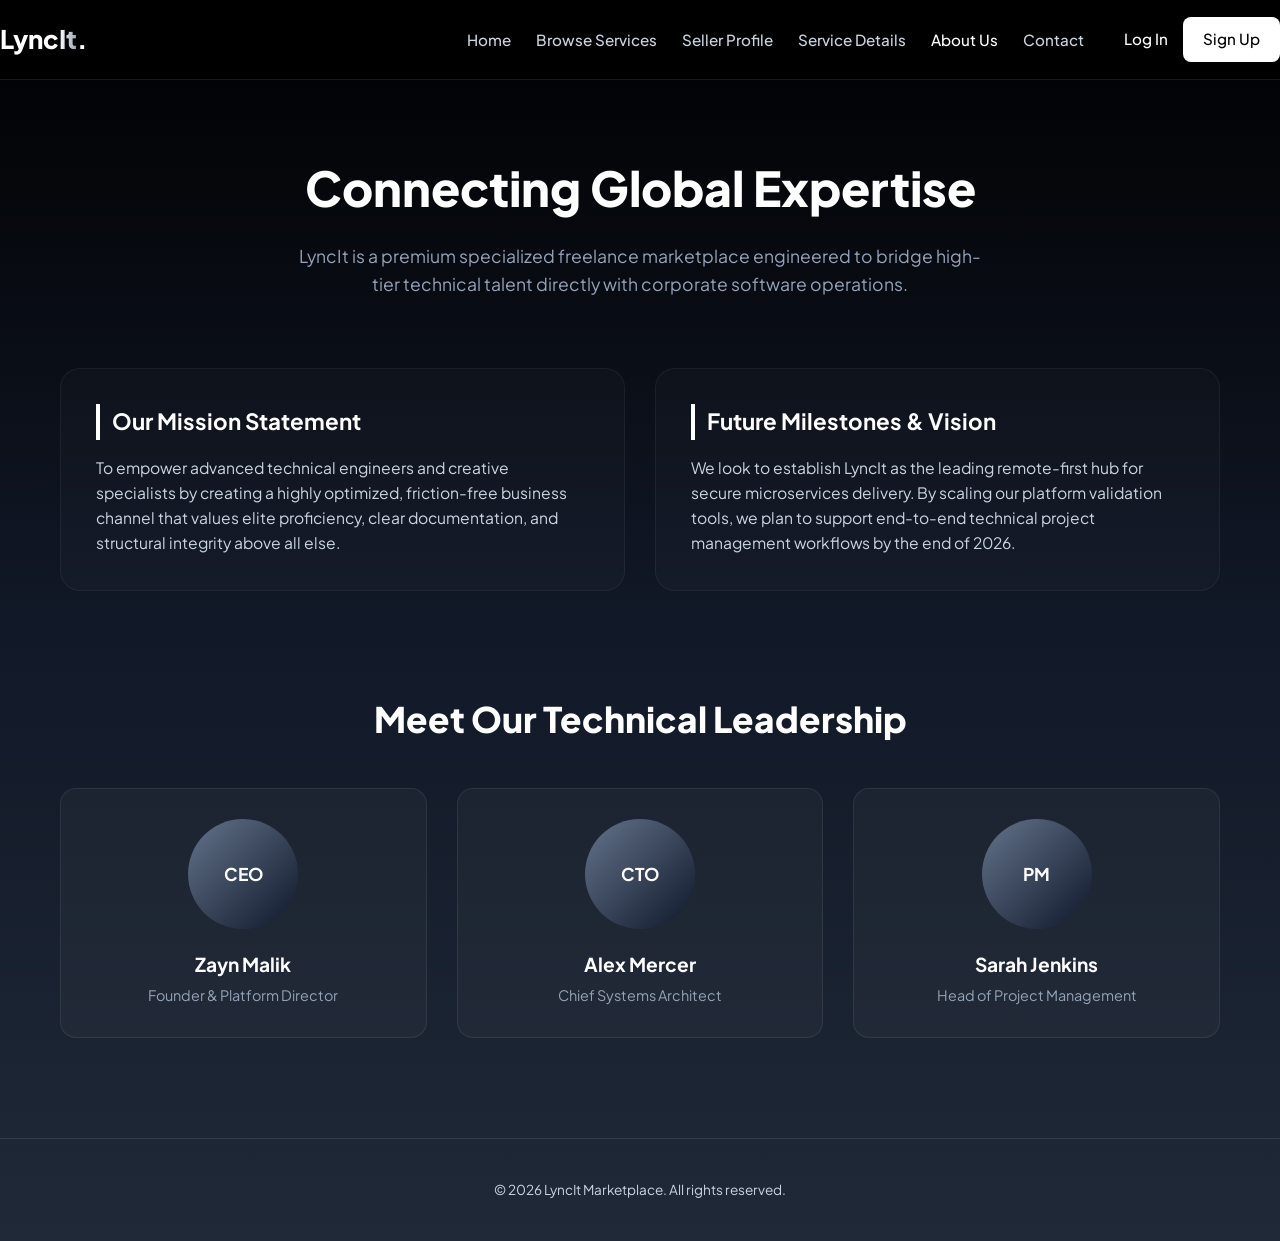
==== about.html @ 3f8e4e8b "Day 4 complete: Connected operational About Us and Contact templates with responsive layout hotfixes" ====
<!DOCTYPE html>
<html lang="en">
<head>
    <meta charset="UTF-8">
    <meta name="viewport" content="width=device-width, initial-scale=1.0">
    <title>About Us | LyncIt Marketplace</title>
    <!-- Fonts & Icons -->
    <link rel="preconnect" href="https://fonts.googleapis.com">
    <link rel="preconnect" href="https://fonts.gstatic.com" crossorigin>
    <link href="https://fonts.googleapis.com/css2?family=Plus+Jakarta+Sans:wght@400;500;600;700;800&display=swap" rel="stylesheet">
    <link rel="stylesheet" href="https://cdnjs.cloudflare.com/ajax/libs/font-awesome/6.4.0/css/all.min.css">

    <!-- Premium Embedded Stylesheet -->
    <style>
        * { margin: 0; padding: 0; box-sizing: border-box; font-family: 'Plus Jakarta Sans', sans-serif; }
        body { background: linear-gradient(180deg, #000000 0%, #111827 50%, #1f2937 100%) !important; color: #f8fafc !important; line-height: 1.6; min-height: 100vh; }
        a { text-decoration: none; transition: all 0.3s ease; }
        .section-container { max-width: 1200px; margin: 0 auto; padding: 0 20px; }
        
        /* Navbar */
        .navbar { background: #000000; border-bottom: 1px solid rgba(255, 255, 255, 0.1); height: 80px; display: flex; align-items: center; position: sticky; top: 0; z-index: 1000; }
        .nav-container { width: 100%; display: flex; justify-content: space-between; align-items: center; }
        .logo { font-size: 1.6rem; font-weight: 800; color: #ffffff; }
        .logo span { background: linear-gradient(90deg, #ffffff, #94a3b8); -webkit-background-clip: text; -webkit-text-fill-color: transparent; }
        .nav-links { display: flex; align-items: center; gap: 25px; list-style: none; }
        .nav-links a { color: #cbd5e1; font-weight: 500; font-size: 0.95rem; }
        .nav-links a:hover, .nav-links a.active { color: #ffffff; }
        .nav-buttons { display: flex; align-items: center; gap: 15px; margin-left: 15px; }
        .btn-login { color: #ffffff !important; }
        .btn-signup { padding: 10px 20px; background: #ffffff; color: #000000 !important; border-radius: 8px; font-weight: 600; }

        /* Hero Header */
        .about-hero { text-align: center; padding: 70px 0 40px; }
        .about-hero h1 { font-size: 3rem; font-weight: 800; color: #ffffff; margin-bottom: 15px; }
        .about-hero p { color: #94a3b8; font-size: 1.1rem; max-width: 700px; margin: 0 auto; }

        /* Content Blocks Grid */
        .about-grid { display: grid; grid-template-columns: 1fr 1fr; gap: 30px; padding: 30px 0 60px; }
        .info-card { background: rgba(255, 255, 255, 0.02); border: 1px solid rgba(255, 255, 255, 0.05); border-radius: 20px; padding: 35px; }
        .info-card h2 { font-size: 1.4rem; color: #ffffff; margin-bottom: 15px; border-left: 4px solid #ffffff; padding-left: 12px; }
        .info-card p { color: #cbd5e1; font-size: 0.98rem; }

        /* Team Showcase Grid */
        .team-section { padding: 40px 0 100px; text-align: center; }
        .team-section h2 { font-size: 2.2rem; font-weight: 800; margin-bottom: 40px; color: #ffffff; }
        .team-grid { display: grid; grid-template-columns: repeat(auto-fit, minmax(250px, 1fr)); gap: 30px; }
        .team-card { background: rgba(255, 255, 255, 0.03); border: 1px solid rgba(255, 255, 255, 0.08); border-radius: 16px; padding: 30px 20px; transition: 0.3s ease; }
        .img-placeholder { width: 110px; height: 110px; border-radius: 50%; background: linear-gradient(135deg, #64748b 0%, #0f172a 100%); margin: 0 auto 20px; display: flex; align-items: center; justify-content: center; font-size: 1.1rem; font-weight: 700; color: #ffffff; }
        .team-card h3 { font-size: 1.2rem; color: #ffffff; margin-bottom: 5px; }
        .team-card p { font-size: 0.9rem; color: #94a3b8; }
        .team-card:hover { transform: translateY(-5px); border-color: rgba(255, 255, 255, 0.3); }

        /* Footer */
        .main-footer { padding: 40px 0; border-top: 1px solid rgba(255, 255, 255, 0.1); text-align: center; font-size: 0.85rem; color: #cbd5e1; }
        @media (max-width: 850px) { .about-grid { grid-template-columns: 1fr; } }
    </style>
</head>
<body>

    <!-- Navigation Bar -->
    <nav class="navbar">
        <div class="nav-container class=&quot;section-container&quot;">
            <a href="index.html" class="logo">Lync<span>It</span>.</a>
            <ul class="nav-links" id="navLinks">
                <li><a href="index.html">Home</a></li>
                <li><a href="services.html">Browse Services</a></li>
                <li><a href="profile.html">Seller Profile</a></li>
                <li><a href="details.html">Service Details</a></li>
                <li><a href="about.html" class="active">About Us</a></li>
                <li><a href="contact.html">Contact</a></li>
                <li class="nav-buttons">
                    <a href="#" class="btn-login">Log In</a>
                    <a href="#" class="btn-signup">Sign Up</a>
                </li>
            </ul>
        </div>
    </nav>

    <!-- Main Content Header -->
    <header class="about-hero">
        <div class="section-container">
            <h1>Connecting Global Expertise</h1>
            <p>LyncIt is a premium specialized freelance marketplace engineered to bridge high-tier technical talent directly with corporate software operations.</p>
        </div>
    </header>

    <!-- Info Sections Grid -->
    <main class="section-container">
        <div class="about-grid">
            <div class="info-card">
                <h2>Our Mission Statement</h2>
                <p>To empower advanced technical engineers and creative specialists by creating a highly optimized, friction-free business channel that values elite proficiency, clear documentation, and structural integrity above all else.</p>
            </div>
            <div class="info-card">
                <h2>Future Milestones & Vision</h2>
                <p>We look to establish LyncIt as the leading remote-first hub for secure microservices delivery. By scaling our platform validation tools, we plan to support end-to-end technical project management workflows by the end of 2026.</p>
            </div>
        </div>

        <!-- Team Showcase Area -->
        <section class="team-section">
            <h2>Meet Our Technical Leadership</h2>
            <div class="team-grid">
                
                <div class="team-card">
                    <div class="img-placeholder">CEO</div>
                    <h3>Zayn Malik</h3>
                    <p>Founder & Platform Director</p>
                </div>

                <div class="team-card">
                    <div class="img-placeholder">CTO</div>
                    <h3>Alex Mercer</h3>
                    <p>Chief Systems Architect</p>
                </div>

                <div class="team-card">
                    <div class="img-placeholder">PM</div>
                    <h3>Sarah Jenkins</h3>
                    <p>Head of Project Management</p>
                </div>

            </div>
        </section>
    </main>

    <footer class="main-footer">
        <p>&copy; 2026 LyncIt Marketplace. All rights reserved.</p>
    </footer>

</body>
</html>
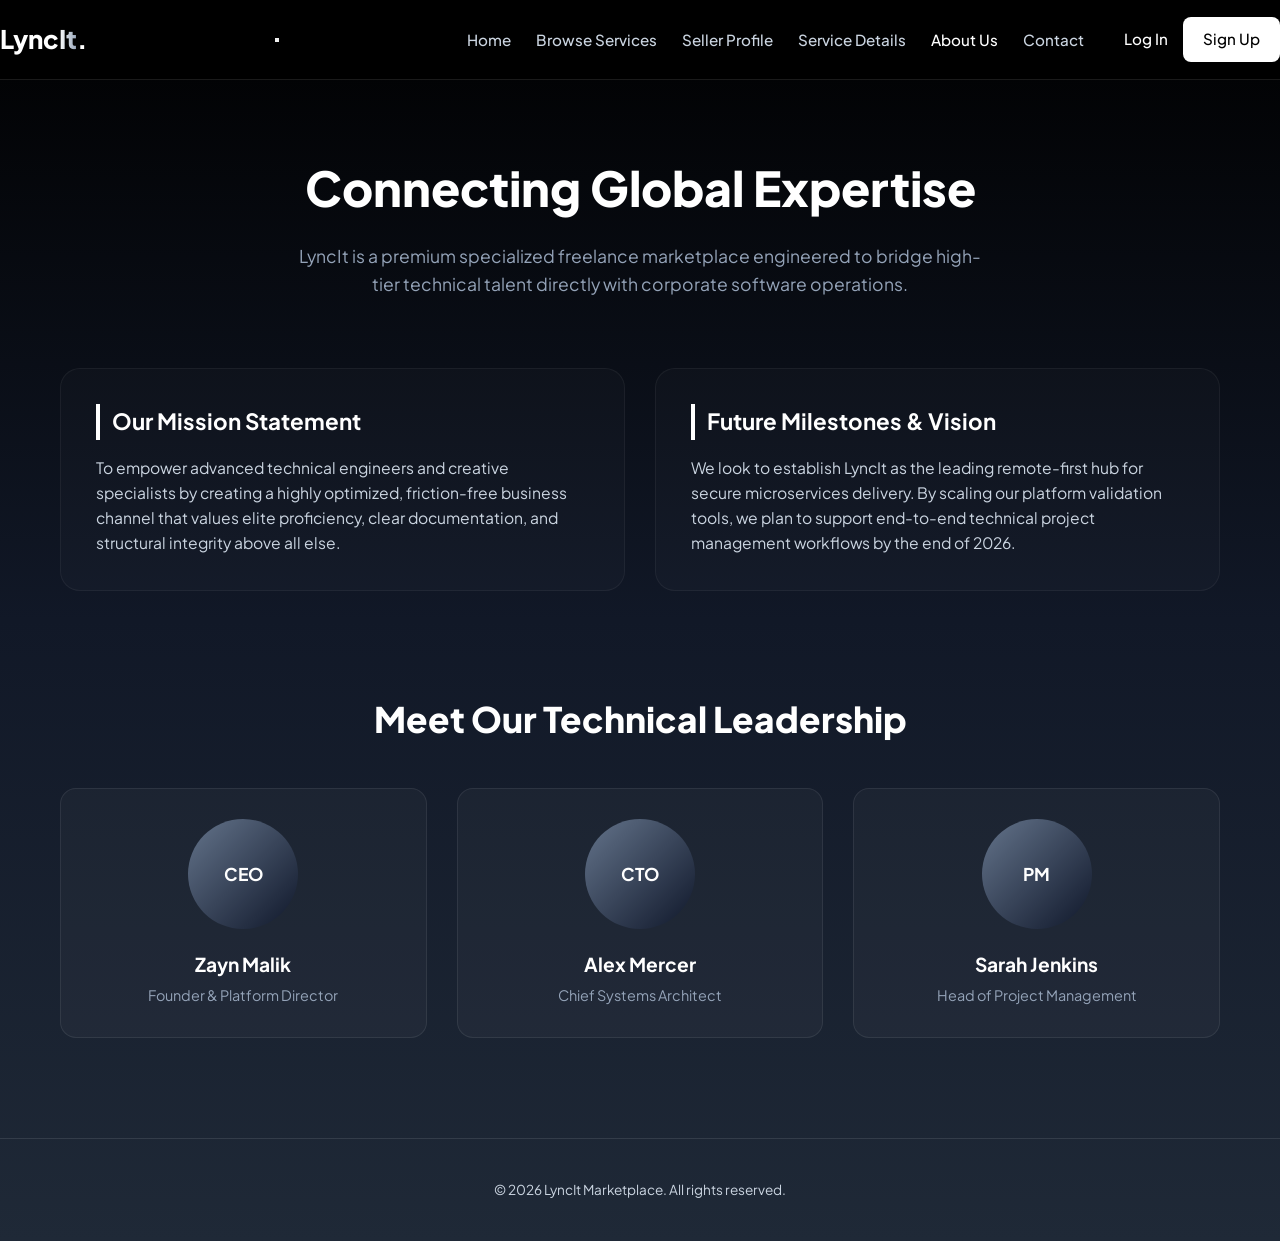
==== commit 2333412f: "Final submission build for LyncIt marketplace" ====
--- a/about.html
+++ b/about.html
@@ -57,10 +57,17 @@
 </head>
 <body>
 
-    <!-- Navigation Bar -->
+    <!-- Unified Interactive Navbar with Hamburger Toggle -->
     <nav class="navbar">
-        <div class="nav-container class=&quot;section-container&quot;">
+        <div class="nav-container">
             <a href="index.html" class="logo">Lync<span>It</span>.</a>
+            
+            <button class="hamburger" id="hamburgerMenu" aria-label="Toggle Menu">
+                <div class="bar"></div>
+                <div class="bar"></div>
+                <div class="bar"></div>
+            </button>
+
             <ul class="nav-links" id="navLinks">
                 <li><a href="index.html">Home</a></li>
                 <li><a href="services.html">Browse Services</a></li>
